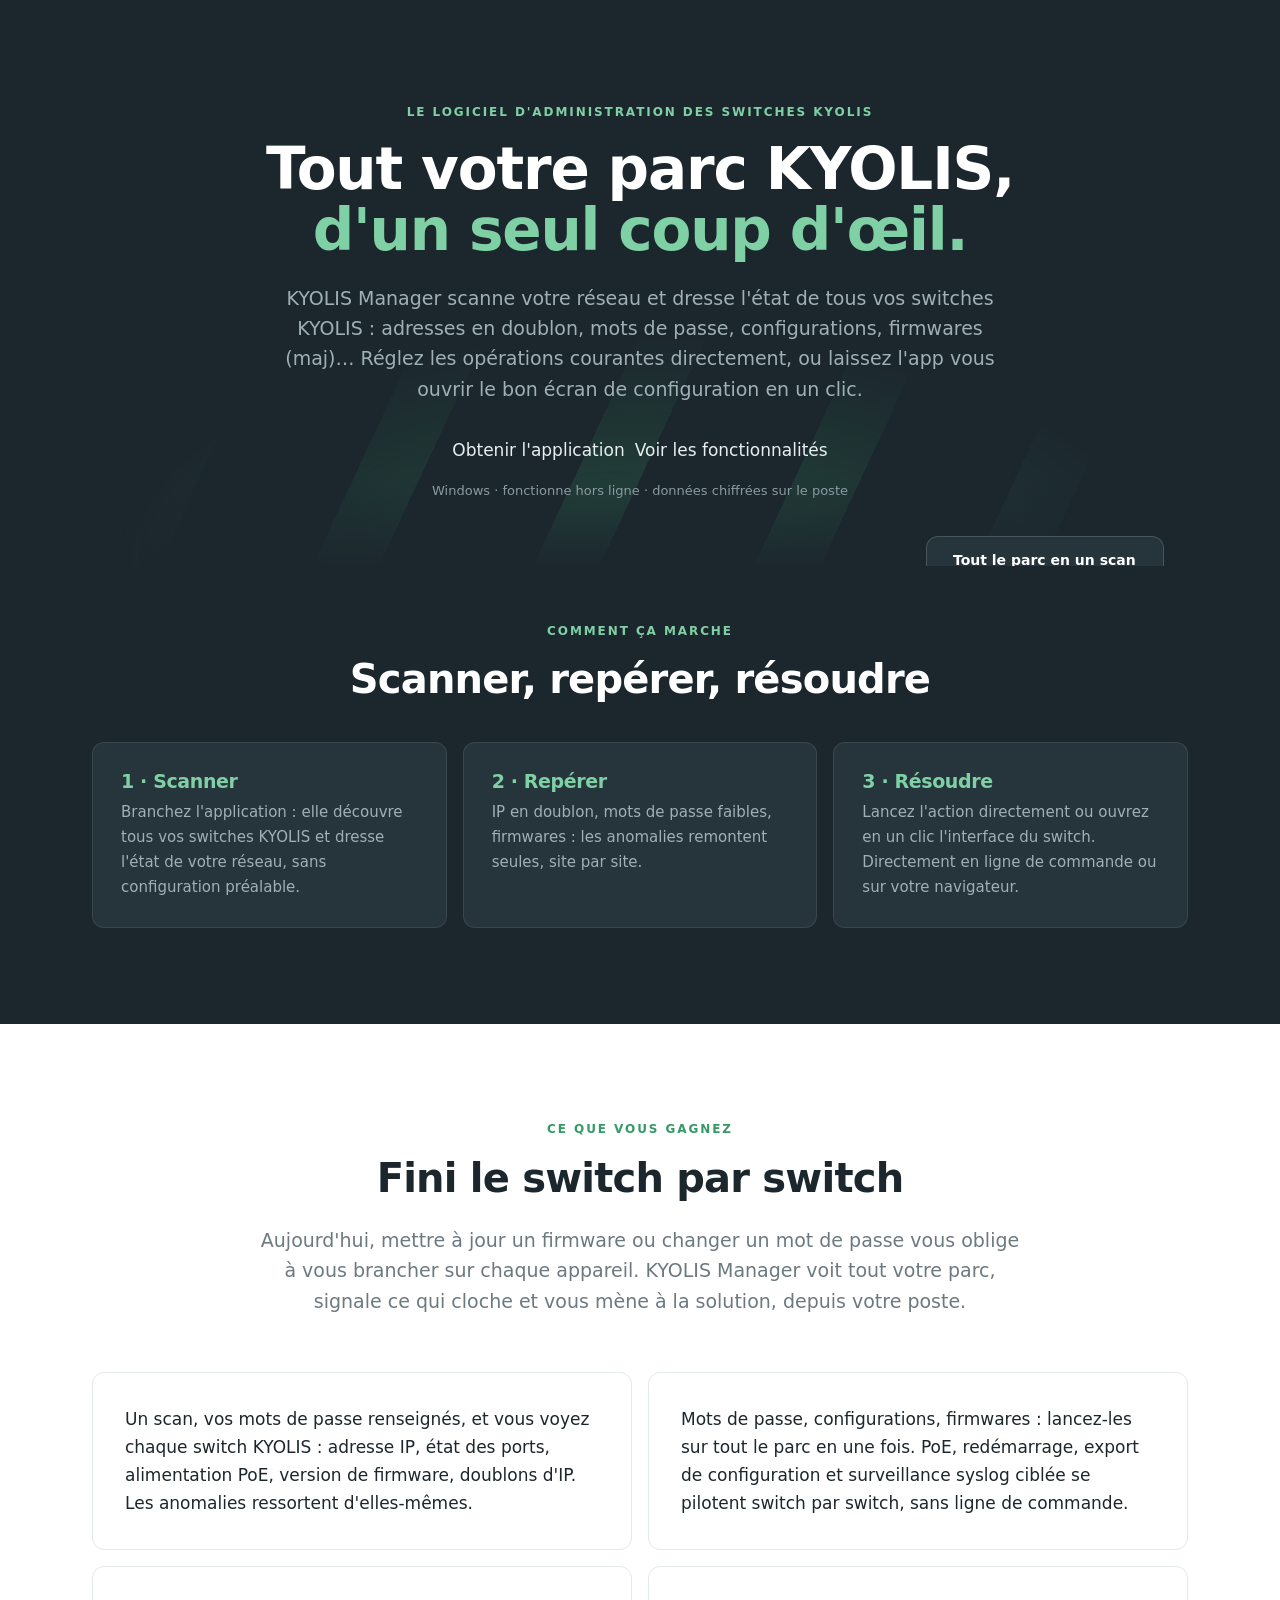
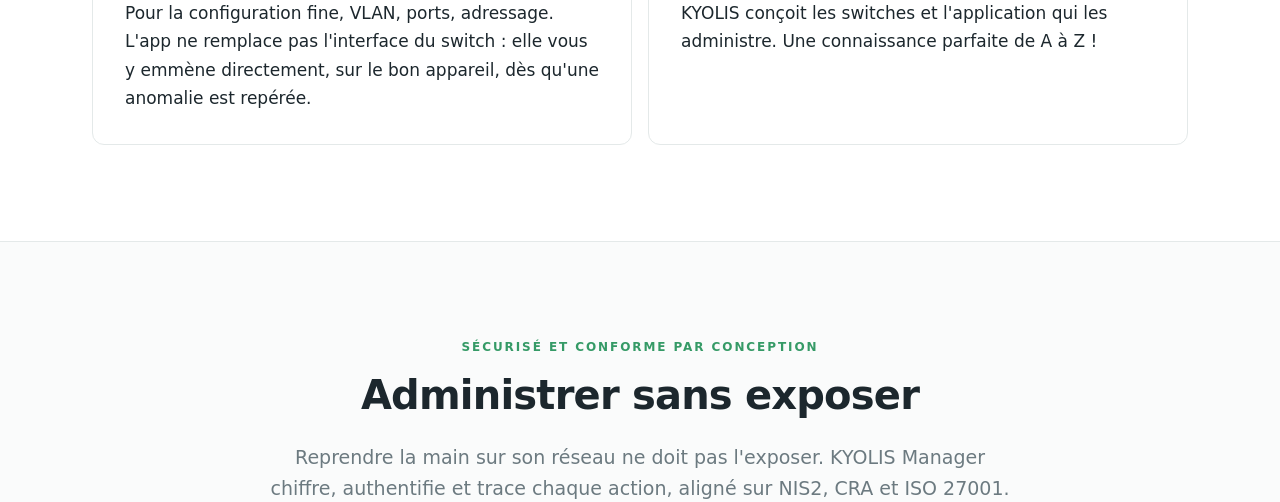
==== index.html @ 485b074d "Parcours d'accès sur demande, vraies captures, logos et menu mobile - Parcours « accès sur demande »" ====
<!DOCTYPE html>
<html lang="fr">
<head>
<meta charset="utf-8">
<title>KYOLIS Manager</title>
<!-- Les pages vivent dans pages/ : la racine redirige vers l'accueil
     (sinon le serveur affiche la liste brute des dossiers). -->
<meta http-equiv="refresh" content="0; url=pages/index.html">
<link rel="canonical" href="pages/index.html">
</head>
<body>
<p><a href="pages/index.html">Accéder au site KYOLIS Manager</a></p>
</body>
</html>
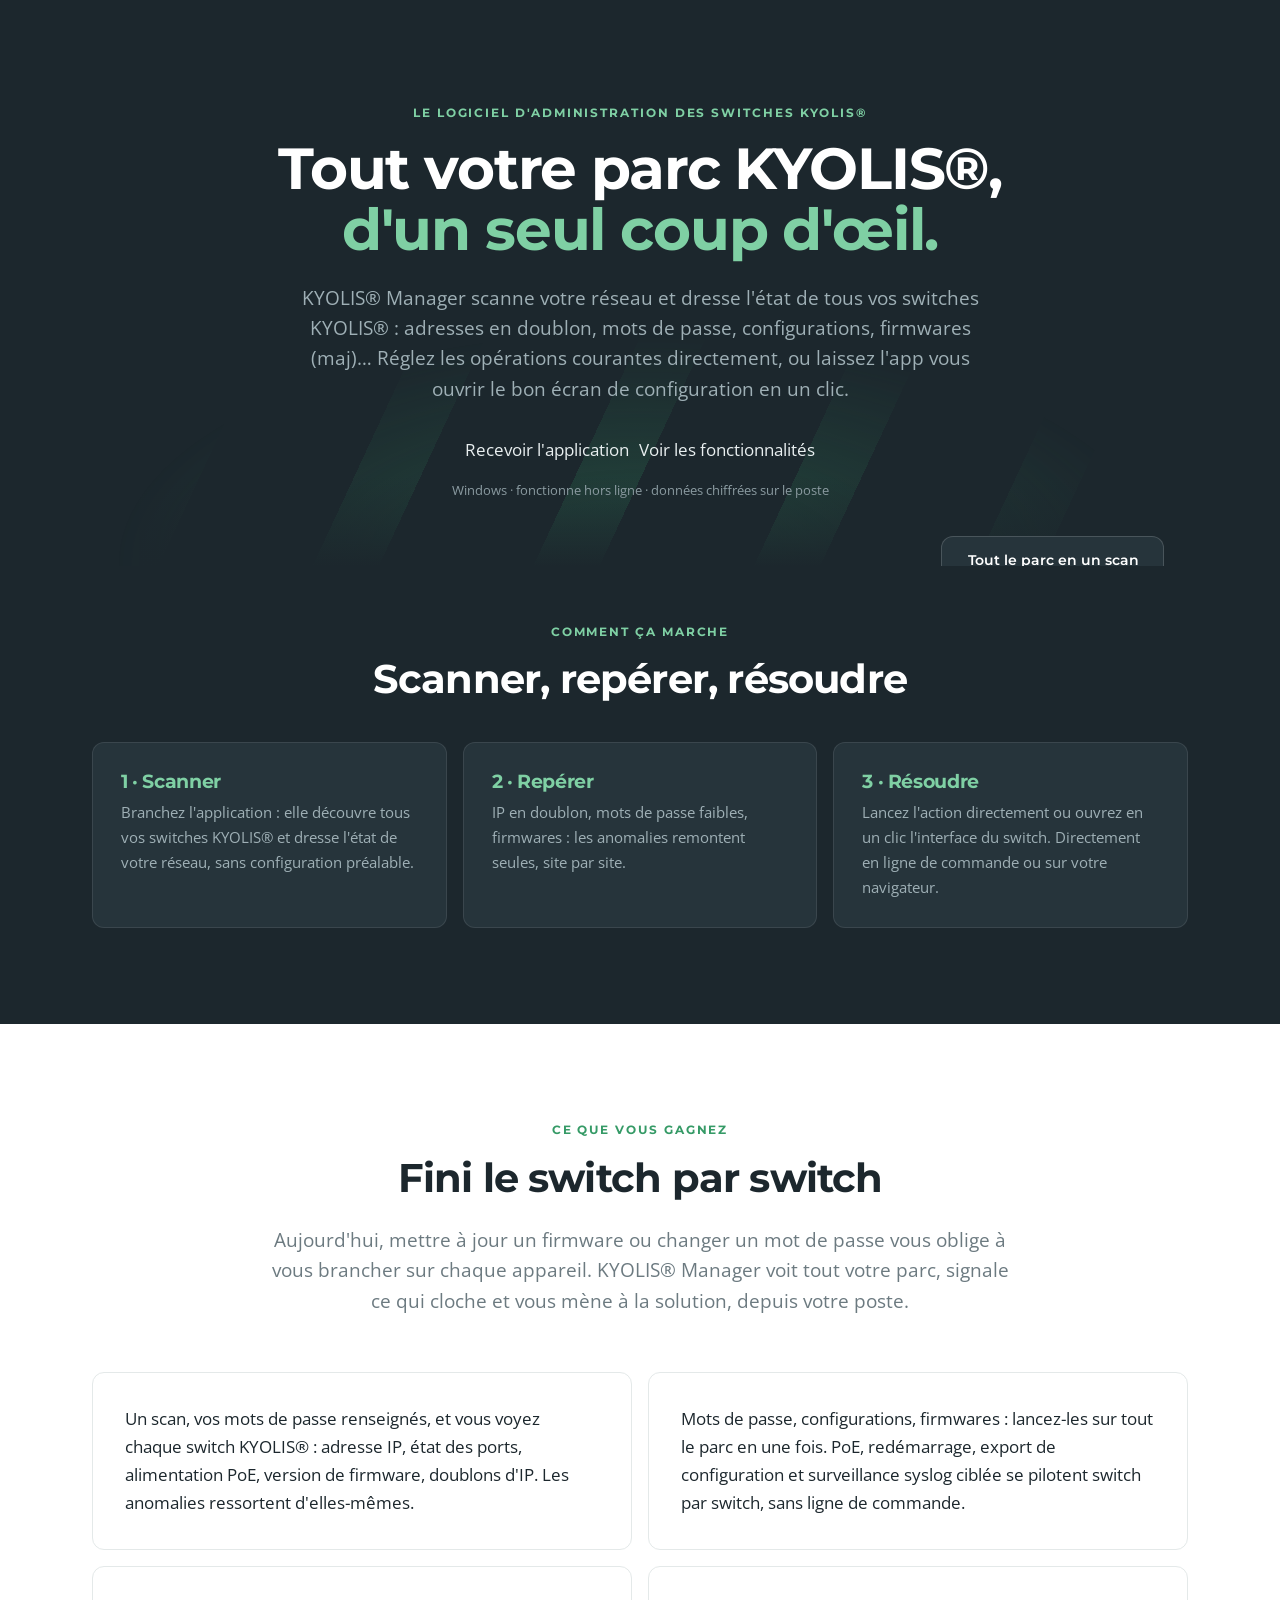
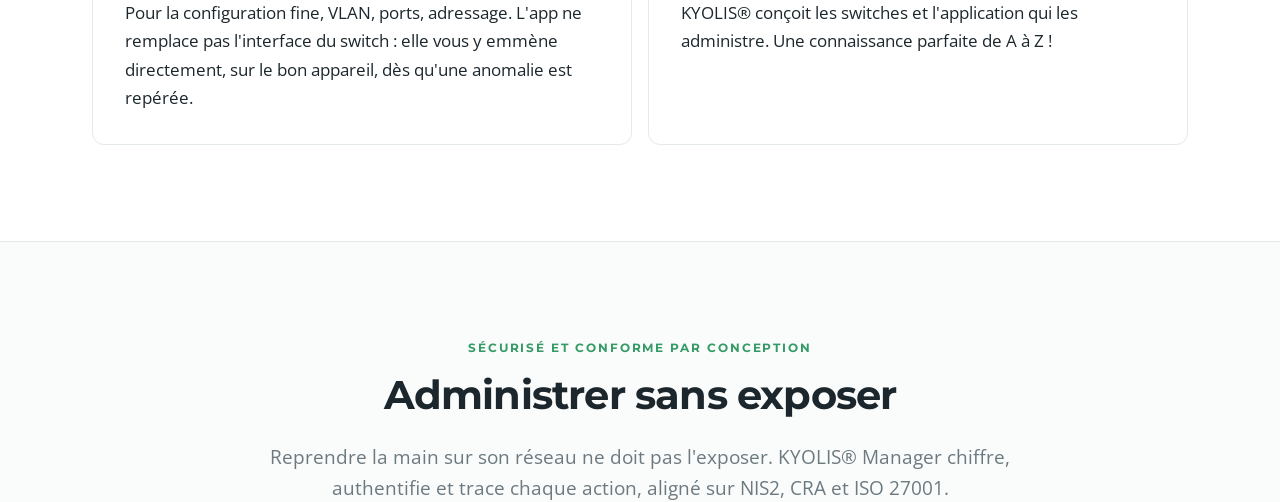
==== commit 9e7bd386: "Textes validés, RGPD, newsletter, marque KYOLIS® et préparation de la mise en ligne - Textes d'octob" ====
--- a/index.html
+++ b/index.html
@@ -2,13 +2,13 @@
 <html lang="fr">
 <head>
 <meta charset="utf-8">
-<title>KYOLIS Manager</title>
+<title>KYOLIS® Manager</title>
 <!-- Les pages vivent dans pages/ : la racine redirige vers l'accueil
      (sinon le serveur affiche la liste brute des dossiers). -->
 <meta http-equiv="refresh" content="0; url=pages/index.html">
 <link rel="canonical" href="pages/index.html">
 </head>
 <body>
-<p><a href="pages/index.html">Accéder au site KYOLIS Manager</a></p>
+<p><a href="pages/index.html">Accéder au site KYOLIS® Manager</a></p>
 </body>
 </html>
